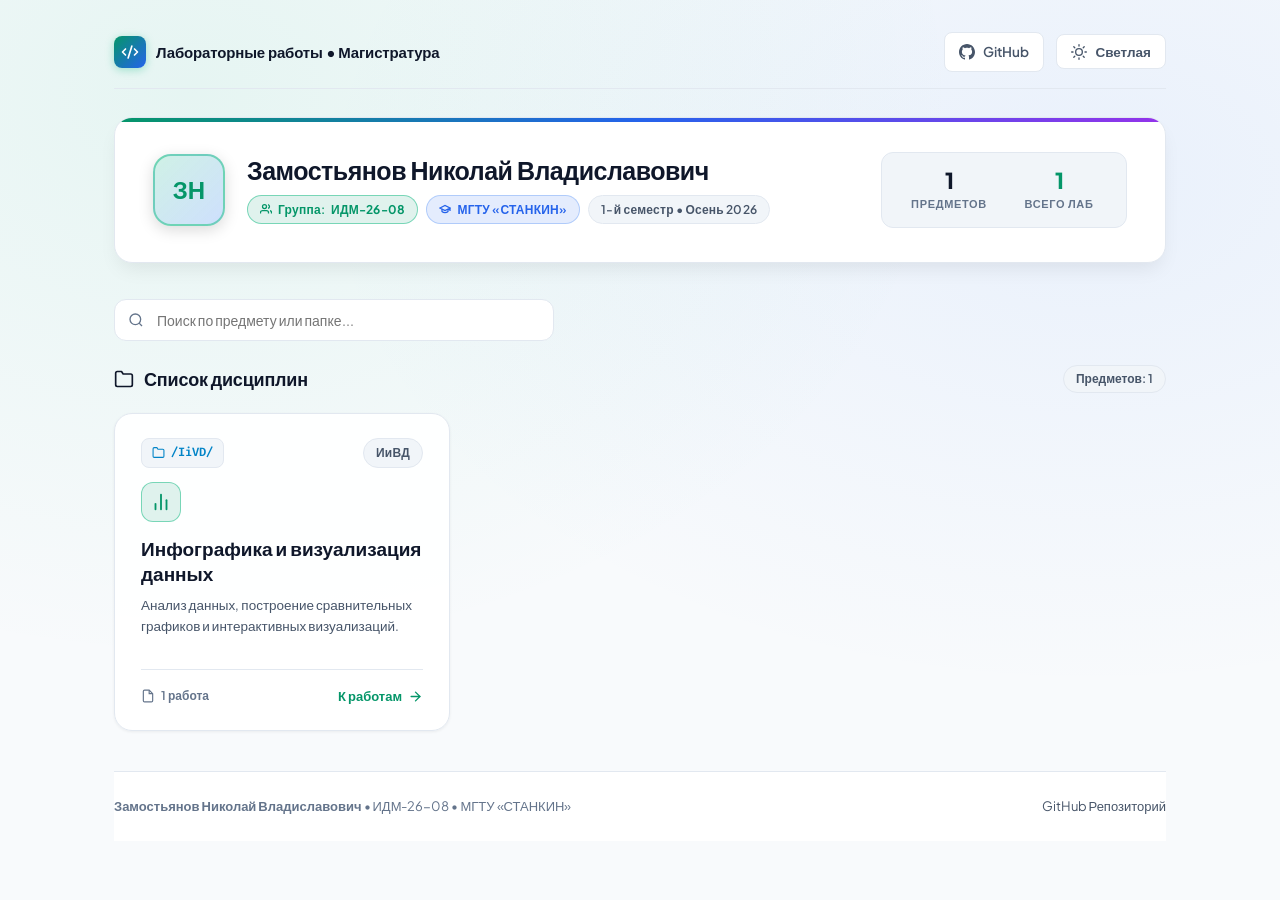
==== index.html @ 14497dc7 "feat: add main landing page for subjects navigation" ====
<!DOCTYPE html>
<html lang="ru" data-theme="dark">
<head>
  <meta charset="UTF-8">
  <meta name="viewport" content="width=device-width, initial-scale=1.0">
  <title>Лабораторные работы | Замостьянов Николай (ИДМ-26-08)</title>
  <meta name="description" content="Портал лабораторных работ магистратуры МГТУ «СТАНКИН». Студент: Замостьянов Николай Владиславович, группа ИДМ-26-08.">

  <!-- Google Fonts -->
  <link rel="preconnect" href="https://fonts.googleapis.com">
  <link rel="preconnect" href="https://fonts.gstatic.com" crossorigin>
  <link href="https://fonts.googleapis.com/css2?family=Fira+Code:wght@400;500;600&family=Plus+Jakarta+Sans:wght@400;500;600;700;800&display=swap" rel="stylesheet">

  <style>
    :root {
      /* Dark Theme */
      --bg-body: #0b0f17;
      --bg-surface: #121824;
      --bg-surface-elevated: #1a2234;
      --bg-card: rgba(22, 30, 46, 0.75);
      --bg-card-hover: rgba(28, 39, 60, 0.95);
      --border-color: #26334a;
      --border-hover: #3b82f6;
      --border-accent: rgba(16, 185, 129, 0.4);

      --text-main: #f1f5f9;
      --text-secondary: #94a3b8;
      --text-muted: #64748b;
      --text-highlight: #38bdf8;

      --accent-emerald: #10b981;
      --accent-emerald-soft: rgba(16, 185, 129, 0.15);
      --accent-blue: #3b82f6;
      --accent-blue-soft: rgba(59, 130, 246, 0.15);
      --accent-purple: #a855f7;
      --accent-purple-soft: rgba(168, 85, 247, 0.15);

      --code-bg: #090d14;
      --shadow-sm: 0 2px 4px rgba(0, 0, 0, 0.3);
      --shadow-md: 0 10px 25px -5px rgba(0, 0, 0, 0.4);
      --shadow-lg: 0 20px 30px -10px rgba(0, 0, 0, 0.6);

      --radius-sm: 8px;
      --radius-md: 12px;
      --radius-lg: 18px;
      --radius-full: 9999px;
    }

    [data-theme="light"] {
      --bg-body: #f8fafc;
      --bg-surface: #ffffff;
      --bg-surface-elevated: #f1f5f9;
      --bg-card: rgba(255, 255, 255, 0.95);
      --bg-card-hover: #ffffff;
      --border-color: #e2e8f0;
      --border-hover: #2563eb;
      --border-accent: rgba(16, 185, 129, 0.5);

      --text-main: #0f172a;
      --text-secondary: #475569;
      --text-muted: #64748b;
      --text-highlight: #0284c7;

      --accent-emerald: #059669;
      --accent-emerald-soft: rgba(5, 150, 105, 0.12);
      --accent-blue: #2563eb;
      --accent-blue-soft: rgba(37, 99, 235, 0.12);
      --accent-purple: #9333ea;
      --accent-purple-soft: rgba(147, 51, 234, 0.12);

      --code-bg: #f1f5f9;
      --shadow-sm: 0 1px 3px rgba(0, 0, 0, 0.06);
      --shadow-md: 0 10px 20px -5px rgba(0, 0, 0, 0.08);
      --shadow-lg: 0 20px 25px -5px rgba(0, 0, 0, 0.1);
    }

    * {
      box-sizing: border-box;
      margin: 0;
      padding: 0;
    }

    body {
      font-family: 'Plus Jakarta Sans', -apple-system, BlinkMacSystemFont, "Segoe UI", Roboto, sans-serif;
      background-color: var(--bg-body);
      color: var(--text-main);
      line-height: 1.6;
      min-height: 100vh;
      display: flex;
      flex-direction: column;
      background-image: 
        radial-gradient(at 15% 10%, rgba(16, 185, 129, 0.08) 0px, transparent 50%),
        radial-gradient(at 85% 20%, rgba(59, 130, 246, 0.08) 0px, transparent 50%);
      background-attachment: fixed;
      transition: background-color 0.3s ease, color 0.3s ease;
    }

    .container {
      max-width: 1100px;
      margin: 0 auto;
      padding: 32px 24px;
      width: 100%;
    }

    /* Top Bar */
    .top-bar {
      display: flex;
      justify-content: space-between;
      align-items: center;
      margin-bottom: 28px;
      padding-bottom: 16px;
      border-bottom: 1px solid var(--border-color);
    }

    .brand-tag {
      display: inline-flex;
      align-items: center;
      gap: 10px;
      font-weight: 700;
      font-size: 15px;
      letter-spacing: -0.01em;
      color: var(--text-main);
      text-decoration: none;
    }

    .brand-icon {
      width: 32px;
      height: 32px;
      background: linear-gradient(135deg, var(--accent-emerald), var(--accent-blue));
      border-radius: var(--radius-sm);
      display: flex;
      align-items: center;
      justify-content: center;
      color: #ffffff;
      box-shadow: 0 2px 8px rgba(16, 185, 129, 0.35);
    }

    .nav-actions {
      display: flex;
      align-items: center;
      gap: 12px;
    }

    .theme-toggle, .btn-link {
      background: var(--bg-surface);
      border: 1px solid var(--border-color);
      color: var(--text-secondary);
      padding: 8px 14px;
      border-radius: var(--radius-sm);
      cursor: pointer;
      display: inline-flex;
      align-items: center;
      gap: 8px;
      font-size: 13.5px;
      font-weight: 600;
      font-family: inherit;
      transition: all 0.2s ease;
      text-decoration: none;
    }

    .theme-toggle:hover, .btn-link:hover {
      background: var(--bg-surface-elevated);
      color: var(--text-main);
      border-color: var(--border-hover);
    }

    /* Hero / Student Card */
    .hero-card {
      background: var(--bg-surface);
      border: 1px solid var(--border-color);
      border-radius: var(--radius-lg);
      padding: 34px 38px;
      margin-bottom: 36px;
      position: relative;
      overflow: hidden;
      box-shadow: var(--shadow-md);
      backdrop-filter: blur(10px);
    }

    .hero-card::before {
      content: '';
      position: absolute;
      top: 0;
      left: 0;
      right: 0;
      height: 4px;
      background: linear-gradient(90deg, var(--accent-emerald), var(--accent-blue), var(--accent-purple));
    }

    .hero-layout {
      display: flex;
      justify-content: space-between;
      align-items: center;
      gap: 28px;
      flex-wrap: wrap;
    }

    .hero-profile {
      display: flex;
      align-items: center;
      gap: 22px;
    }

    .avatar {
      width: 72px;
      height: 72px;
      border-radius: 18px;
      background: linear-gradient(135deg, rgba(16, 185, 129, 0.2), rgba(59, 130, 246, 0.25));
      border: 2px solid var(--border-accent);
      display: flex;
      align-items: center;
      justify-content: center;
      font-size: 24px;
      font-weight: 800;
      color: var(--accent-emerald);
      flex-shrink: 0;
      box-shadow: 0 4px 15px rgba(0, 0, 0, 0.15);
    }

    .profile-info h1 {
      font-size: 25px;
      font-weight: 800;
      letter-spacing: -0.02em;
      color: var(--text-main);
      margin-bottom: 6px;
      line-height: 1.25;
    }

    .profile-badges {
      display: flex;
      flex-wrap: wrap;
      gap: 8px;
      align-items: center;
      margin-top: 8px;
    }

    .badge {
      display: inline-flex;
      align-items: center;
      gap: 6px;
      padding: 4px 12px;
      border-radius: var(--radius-full);
      font-size: 12px;
      font-weight: 600;
      letter-spacing: 0.02em;
    }

    .badge-primary {
      background: var(--accent-emerald-soft);
      color: var(--accent-emerald);
      border: 1px solid var(--border-accent);
    }

    .badge-secondary {
      background: var(--accent-blue-soft);
      color: var(--accent-blue);
      border: 1px solid rgba(59, 130, 246, 0.3);
    }

    .badge-dark {
      background: var(--bg-surface-elevated);
      color: var(--text-secondary);
      border: 1px solid var(--border-color);
    }

    .hero-stats {
      display: flex;
      gap: 20px;
      background: var(--bg-surface-elevated);
      padding: 14px 22px;
      border-radius: var(--radius-md);
      border: 1px solid var(--border-color);
    }

    .stat-item {
      text-align: center;
      min-width: 90px;
    }

    .stat-value {
      font-size: 22px;
      font-weight: 800;
      color: var(--text-main);
      line-height: 1.2;
    }

    .stat-label {
      font-size: 11px;
      font-weight: 600;
      color: var(--text-muted);
      text-transform: uppercase;
      letter-spacing: 0.06em;
      margin-top: 2px;
    }

    /* Controls Bar */
    .controls-bar {
      display: flex;
      justify-content: space-between;
      align-items: center;
      gap: 16px;
      margin-bottom: 24px;
      flex-wrap: wrap;
    }

    .search-box {
      position: relative;
      flex: 1;
      max-width: 440px;
      min-width: 260px;
    }

    .search-box input {
      width: 100%;
      background: var(--bg-surface);
      border: 1px solid var(--border-color);
      border-radius: var(--radius-md);
      padding: 11px 16px 11px 42px;
      color: var(--text-main);
      font-size: 14px;
      font-family: inherit;
      outline: none;
      transition: all 0.2s ease;
    }

    .search-box input:focus {
      border-color: var(--accent-blue);
      box-shadow: 0 0 0 3px var(--accent-blue-soft);
    }

    .search-icon {
      position: absolute;
      left: 14px;
      top: 50%;
      transform: translateY(-50%);
      color: var(--text-muted);
      pointer-events: none;
    }

    /* Section Header */
    .section-header {
      display: flex;
      justify-content: space-between;
      align-items: center;
      margin-bottom: 20px;
    }

    .section-title {
      font-size: 18px;
      font-weight: 700;
      display: flex;
      align-items: center;
      gap: 10px;
      color: var(--text-main);
      letter-spacing: -0.01em;
    }

    .section-counter {
      background: var(--bg-surface-elevated);
      border: 1px solid var(--border-color);
      color: var(--text-secondary);
      font-size: 12px;
      padding: 3px 12px;
      border-radius: var(--radius-full);
      font-weight: 600;
    }

    /* Subjects Grid */
    .subjects-grid {
      display: grid;
      grid-template-columns: repeat(auto-fill, minmax(320px, 1fr));
      gap: 22px;
      margin-bottom: 40px;
    }

    .subject-card {
      background: var(--bg-card);
      border: 1px solid var(--border-color);
      border-radius: var(--radius-lg);
      padding: 24px 26px;
      box-shadow: var(--shadow-sm);
      transition: all 0.25s ease;
      display: flex;
      flex-direction: column;
      justify-content: space-between;
      position: relative;
      text-decoration: none;
      color: inherit;
      cursor: pointer;
    }

    .subject-card:hover {
      border-color: var(--accent-emerald);
      box-shadow: var(--shadow-md);
      transform: translateY(-3px);
      background: var(--bg-card-hover);
    }

    .card-top {
      margin-bottom: 20px;
    }

    .subject-meta {
      display: flex;
      align-items: center;
      justify-content: space-between;
      gap: 10px;
      margin-bottom: 14px;
    }

    .folder-tag {
      font-family: 'Fira Code', monospace;
      font-size: 12px;
      background: var(--code-bg);
      border: 1px solid var(--border-color);
      color: var(--text-highlight);
      padding: 4px 10px;
      border-radius: var(--radius-sm);
      font-weight: 600;
      display: inline-flex;
      align-items: center;
      gap: 6px;
    }

    .subject-icon-box {
      width: 40px;
      height: 40px;
      border-radius: var(--radius-md);
      background: var(--accent-emerald-soft);
      border: 1px solid var(--border-accent);
      color: var(--accent-emerald);
      display: flex;
      align-items: center;
      justify-content: center;
      margin-bottom: 14px;
    }

    .subject-title {
      font-size: 19px;
      font-weight: 700;
      color: var(--text-main);
      line-height: 1.35;
      margin-bottom: 8px;
    }

    .subject-desc {
      font-size: 13.5px;
      color: var(--text-secondary);
      line-height: 1.55;
    }

    .card-footer {
      display: flex;
      justify-content: space-between;
      align-items: center;
      padding-top: 16px;
      border-top: 1px solid var(--border-color);
      margin-top: 12px;
    }

    .labs-count-badge {
      font-size: 12px;
      font-weight: 600;
      color: var(--text-muted);
      display: flex;
      align-items: center;
      gap: 6px;
    }

    .btn-enter {
      display: inline-flex;
      align-items: center;
      gap: 6px;
      font-size: 13px;
      font-weight: 700;
      color: var(--accent-emerald);
      transition: transform 0.2s ease;
    }

    .subject-card:hover .btn-enter {
      transform: translateX(4px);
    }

    /* Empty state */
    .empty-state {
      text-align: center;
      padding: 48px 24px;
      background: var(--bg-surface);
      border: 1px dashed var(--border-color);
      border-radius: var(--radius-lg);
      display: none;
    }

    .empty-state h4 {
      font-size: 16px;
      font-weight: 600;
      color: var(--text-main);
      margin-bottom: 6px;
    }

    .empty-state p {
      font-size: 13.5px;
      color: var(--text-muted);
    }

    /* Footer */
    footer {
      margin-top: auto;
      border-top: 1px solid var(--border-color);
      background: var(--bg-surface);
      padding: 24px 0;
      font-size: 13px;
      color: var(--text-muted);
    }

    .footer-content {
      display: flex;
      justify-content: space-between;
      align-items: center;
      flex-wrap: wrap;
      gap: 12px;
    }

    .footer-links a {
      color: var(--text-secondary);
      text-decoration: none;
      transition: color 0.2s;
    }

    .footer-links a:hover {
      color: var(--accent-emerald);
    }

    @media (max-width: 768px) {
      .hero-card {
        padding: 24px;
      }
      .hero-stats {
        width: 100%;
        justify-content: space-around;
      }
      .subjects-grid {
        grid-template-columns: 1fr;
      }
    }
  </style>
</head>
<body>

<div class="container">

  <!-- Навигационная панель -->
  <header class="top-bar">
    <a href="index.html" class="brand-tag">
      <div class="brand-icon">
        <svg width="18" height="18" viewBox="0 0 24 24" fill="none" stroke="currentColor" stroke-width="2.2" stroke-linecap="round" stroke-linejoin="round">
          <path d="m18 16 4-4-4-4"/>
          <path d="m6 8-4 4 4 4"/>
          <path d="m14.5 4-5 16"/>
        </svg>
      </div>
      <span>Лабораторные работы • Магистратура</span>
    </a>

    <div class="nav-actions">
      <a href="https://github.com/KHaZzTuKBa/labs-mag-sem-1" target="_blank" rel="noopener noreferrer" class="btn-link" title="Открыть репозиторий на GitHub">
        <svg width="16" height="16" viewBox="0 0 24 24" fill="currentColor">
          <path d="M12 0c-6.626 0-12 5.373-12 12 0 5.302 3.438 9.8 8.207 11.387.599.111.793-.261.793-.577v-2.234c-3.338.726-4.033-1.416-4.033-1.416-.546-1.387-1.333-1.756-1.333-1.756-1.089-.745.083-.729.083-.729 1.205.084 1.839 1.237 1.839 1.237 1.07 1.834 2.807 1.304 3.492.997.107-.775.418-1.305.762-1.604-2.665-.305-5.467-1.334-5.467-5.931 0-1.311.469-2.381 1.236-3.221-.124-.303-.535-1.524.117-3.176 0 0 1.008-.322 3.301 1.23.957-.266 1.983-.399 3.003-.404 1.02.005 2.047.138 3.006.404 2.291-1.552 3.297-1.23 3.297-1.23.653 1.653.242 2.874.118 3.176.77.84 1.235 1.911 1.235 3.221 0 4.609-2.807 5.624-5.479 5.921.43.372.823 1.102.823 2.222v3.293c0 .319.192.694.801.576 4.765-1.589 8.199-6.086 8.199-11.386 0-6.627-5.373-12-12-12z"/>
        </svg>
        GitHub
      </a>

      <button id="themeToggle" class="theme-toggle" type="button" aria-label="Переключить тему оформления">
        <svg id="themeIcon" width="16" height="16" viewBox="0 0 24 24" fill="none" stroke="currentColor" stroke-width="2" stroke-linecap="round" stroke-linejoin="round">
          <circle cx="12" cy="12" r="5"/>
          <line x1="12" y1="1" x2="12" y2="3"/>
          <line x1="12" y1="21" x2="12" y2="23"/>
          <line x1="4.22" y1="4.22" x2="5.64" y2="5.64"/>
          <line x1="18.36" y1="18.36" x2="19.78" y2="19.78"/>
          <line x1="1" y1="12" x2="3" y2="12"/>
          <line x1="21" y1="12" x2="23" y2="12"/>
          <line x1="4.22" y1="19.78" x2="5.64" y2="18.36"/>
          <line x1="18.36" y1="5.64" x2="19.78" y2="4.22"/>
        </svg>
        <span id="themeLabel">Тема</span>
      </button>
    </div>
  </header>

  <!-- Карточка студента -->
  <section class="hero-card">
    <div class="hero-layout">
      <div class="hero-profile">
        <div class="avatar" title="Замостьянов Николай">ЗН</div>
        <div class="profile-info">
          <h1>Замостьянов Николай Владиславович</h1>
          <div class="profile-badges">
            <span class="badge badge-primary">
              <svg width="12" height="12" viewBox="0 0 24 24" fill="none" stroke="currentColor" stroke-width="2.5">
                <path d="M17 21v-2a4 4 0 0 0-4-4H5a4 4 0 0 0-4 4v2"/>
                <circle cx="9" cy="7" r="4"/>
                <path d="M23 21v-2a4 4 0 0 0-3-3.87"/>
                <path d="M16 3.13a4 4 0 0 1 0 7.75"/>
              </svg>
              Группа: <strong>ИДМ-26-08</strong>
            </span>
            <span class="badge badge-secondary">
              <svg width="12" height="12" viewBox="0 0 24 24" fill="none" stroke="currentColor" stroke-width="2.5">
                <path d="M22 10v6M2 10l10-5 10 5-10 5z"/>
                <path d="M6 12v5c3 3 9 3 12 0v-5"/>
              </svg>
              МГТУ «СТАНКИН»
            </span>
            <span class="badge badge-dark">
              1-й семестр • Осень 2026
            </span>
          </div>
        </div>
      </div>

      <div class="hero-stats">
        <div class="stat-item">
          <div class="stat-value" id="statSubjects">1</div>
          <div class="stat-label">Предметов</div>
        </div>
        <div class="stat-item">
          <div class="stat-value" style="color: var(--accent-emerald);" id="statTotalLabs">1</div>
          <div class="stat-label">Всего лаб</div>
        </div>
      </div>
    </div>
  </section>

  <!-- Панель поиска -->
  <section class="controls-bar">
    <div class="search-box">
      <svg class="search-icon" width="16" height="16" viewBox="0 0 24 24" fill="none" stroke="currentColor" stroke-width="2">
        <circle cx="11" cy="11" r="8"/>
        <line x1="21" y1="21" x2="16.65" y2="16.65"/>
      </svg>
      <input type="text" id="searchInput" placeholder="Поиск по предмету или папке..." autocomplete="off">
    </div>
  </section>

  <!-- Список предметов -->
  <main>
    <div class="section-header">
      <h2 class="section-title">
        <svg width="20" height="20" viewBox="0 0 24 24" fill="none" stroke="currentColor" stroke-width="2" stroke-linecap="round" stroke-linejoin="round">
          <path d="M22 19a2 2 0 0 1-2 2H4a2 2 0 0 1-2-2V5a2 2 0 0 1 2-2h5l2 3h9a2 2 0 0 1 2 2z"/>
        </svg>
        Список дисциплин
      </h2>
      <span class="section-counter" id="cardsCounter">Предметов: 1</span>
    </div>

    <div class="subjects-grid" id="subjectsContainer">
      <!-- Генерируется динамически через JS -->
    </div>

    <div class="empty-state" id="emptyState">
      <h4>Предмет не найден</h4>
      <p>Попробуйте изменить поисковый запрос.</p>
    </div>
  </main>

  <!-- Подвал сайта -->
  <footer>
    <div class="container footer-content" style="padding: 0;">
      <div>
        <strong>Замостьянов Николай Владиславович</strong> • ИДМ-26-08 • МГТУ «СТАНКИН»
      </div>
      <div class="footer-links">
        <a href="https://github.com/KHaZzTuKBa/labs-mag-sem-1" target="_blank" rel="noopener noreferrer">GitHub Репозиторий</a>
      </div>
    </div>
  </footer>

</div>

<script>
  /**
   * =======================================================================
   * ИНСТРУКЦИЯ ДЛЯ AI-АГЕНТА И РАЗРАБОТЧИКА:
   * Чтобы добавить новую дисциплину (предмет):
   * 1. Создайте в корне репозитория папку с кодом предмета (например, `BD/` или `WEB/`).
   * 2. Скопируйте шаблон `index.html` из папки `IiVD/` в новую папку предмета и настройте список лаб.
   * 3. Добавьте запись о предмете в массив SUBJECTS_DATA ниже.
   * =======================================================================
   */
  const SUBJECTS_DATA = [
    {
      id: "IiVD",
      folder: "IiVD",
      name: "Инфографика и визуализация данных",
      code: "ИиВД",
      description: "Анализ данных, построение сравнительных графиков и интерактивных визуализаций.",
      icon: "chart",
      link: "IiVD/index.html",
      labsCount: 1
    }
    /*
    Пример для добавления следующего предмета:
    ,
    {
      id: "BD",
      folder: "BD",
      name: "Базы данных",
      code: "БД",
      description: "Проектирование реляционных баз данных и оптимизация запросов.",
      icon: "database",
      link: "BD/index.html",
      labsCount: 0
    }
    */
  ];

  // Иконка предмета
  function getSubjectIcon(type) {
    if (type === "chart") {
      return `<svg width="22" height="22" viewBox="0 0 24 24" fill="none" stroke="currentColor" stroke-width="2" stroke-linecap="round" stroke-linejoin="round">
        <line x1="18" y1="20" x2="18" y2="10"/>
        <line x1="12" y1="20" x2="12" y2="4"/>
        <line x1="6" y1="20" x2="6" y2="14"/>
      </svg>`;
    }
    return `<svg width="22" height="22" viewBox="0 0 24 24" fill="none" stroke="currentColor" stroke-width="2" stroke-linecap="round" stroke-linejoin="round">
      <path d="M22 19a2 2 0 0 1-2 2H4a2 2 0 0 1-2-2V5a2 2 0 0 1 2-2h5l2 3h9a2 2 0 0 1 2 2z"/>
    </svg>`;
  }

  // Склонение существительных
  function getNoun(number, one, two, five) {
    let n = Math.abs(number);
    n %= 100;
    if (n >= 5 && n <= 20) return five;
    n %= 10;
    if (n === 1) return one;
    if (n >= 2 && n <= 4) return two;
    return five;
  }

  // Обновление счетчиков
  function updateStats() {
    const totalSubjects = SUBJECTS_DATA.length;
    let totalLabs = 0;
    SUBJECTS_DATA.forEach(sub => totalLabs += (sub.labsCount || 0));

    document.getElementById("statSubjects").textContent = totalSubjects;
    document.getElementById("statTotalLabs").textContent = totalLabs;
  }

  // Отрисовка карточек предметов
  function renderSubjects(query = "") {
    const container = document.getElementById("subjectsContainer");
    const emptyState = document.getElementById("emptyState");
    const counter = document.getElementById("cardsCounter");
    const normalizedQuery = query.trim().toLowerCase();

    container.innerHTML = "";

    const filtered = SUBJECTS_DATA.filter(sub => {
      if (!normalizedQuery) return true;
      return sub.name.toLowerCase().includes(normalizedQuery) ||
             sub.folder.toLowerCase().includes(normalizedQuery) ||
             (sub.code && sub.code.toLowerCase().includes(normalizedQuery)) ||
             sub.description.toLowerCase().includes(normalizedQuery);
    });

    counter.textContent = `Предметов: ${filtered.length}`;

    if (filtered.length === 0) {
      emptyState.style.display = "block";
      return;
    } else {
      emptyState.style.display = "none";
    }

    filtered.forEach(sub => {
      const card = document.createElement("a");
      card.href = sub.link;
      card.className = "subject-card";
      card.title = `Открыть предмет «${sub.name}»`;

      const labsWord = getNoun(sub.labsCount, 'работа', 'работы', 'работ');

      card.innerHTML = `
        <div class="card-top">
          <div class="subject-meta">
            <span class="folder-tag">
              <svg width="13" height="13" viewBox="0 0 24 24" fill="none" stroke="currentColor" stroke-width="2">
                <path d="M22 19a2 2 0 0 1-2 2H4a2 2 0 0 1-2-2V5a2 2 0 0 1 2-2h5l2 3h9a2 2 0 0 1 2 2z"/>
              </svg>
              /${sub.folder}/
            </span>
            <span class="badge badge-dark">${sub.code || ''}</span>
          </div>

          <div class="subject-icon-box">
            ${getSubjectIcon(sub.icon)}
          </div>

          <h3 class="subject-title">${sub.name}</h3>
          <p class="subject-desc">${sub.description}</p>
        </div>

        <div class="card-footer">
          <span class="labs-count-badge">
            <svg width="14" height="14" viewBox="0 0 24 24" fill="none" stroke="currentColor" stroke-width="2">
              <path d="M14 2H6a2 2 0 0 0-2 2v16a2 2 0 0 0 2 2h12a2 2 0 0 0 2-2V8z"/>
              <polyline points="14 2 14 8 20 8"/>
            </svg>
            ${sub.labsCount} ${labsWord}
          </span>
          <span class="btn-enter">
            К работам
            <svg width="15" height="15" viewBox="0 0 24 24" fill="none" stroke="currentColor" stroke-width="2.2" stroke-linecap="round" stroke-linejoin="round">
              <path d="M5 12h14"/>
              <path d="m12 5 7 7-7 7"/>
            </svg>
          </span>
        </div>
      `;

      container.appendChild(card);
    });
  }

  // Управление темой
  const themeToggle = document.getElementById("themeToggle");
  const themeLabel = document.getElementById("themeLabel");

  function setTheme(theme) {
    document.documentElement.setAttribute("data-theme", theme);
    localStorage.setItem("labs_theme", theme);
    themeLabel.textContent = theme === "dark" ? "Темная" : "Светлая";
  }

  const savedTheme = localStorage.getItem("labs_theme") || 
    (window.matchMedia && window.matchMedia("(prefers-color-scheme: light)").matches ? "light" : "dark");
  setTheme(savedTheme);

  themeToggle.addEventListener("click", () => {
    const current = document.documentElement.getAttribute("data-theme");
    setTheme(current === "dark" ? "light" : "dark");
  });

  // Поиск
  const searchInput = document.getElementById("searchInput");
  searchInput.addEventListener("input", (e) => {
    renderSubjects(e.target.value);
  });

  // Инициализация
  updateStats();
  renderSubjects();
</script>

</body>
</html>
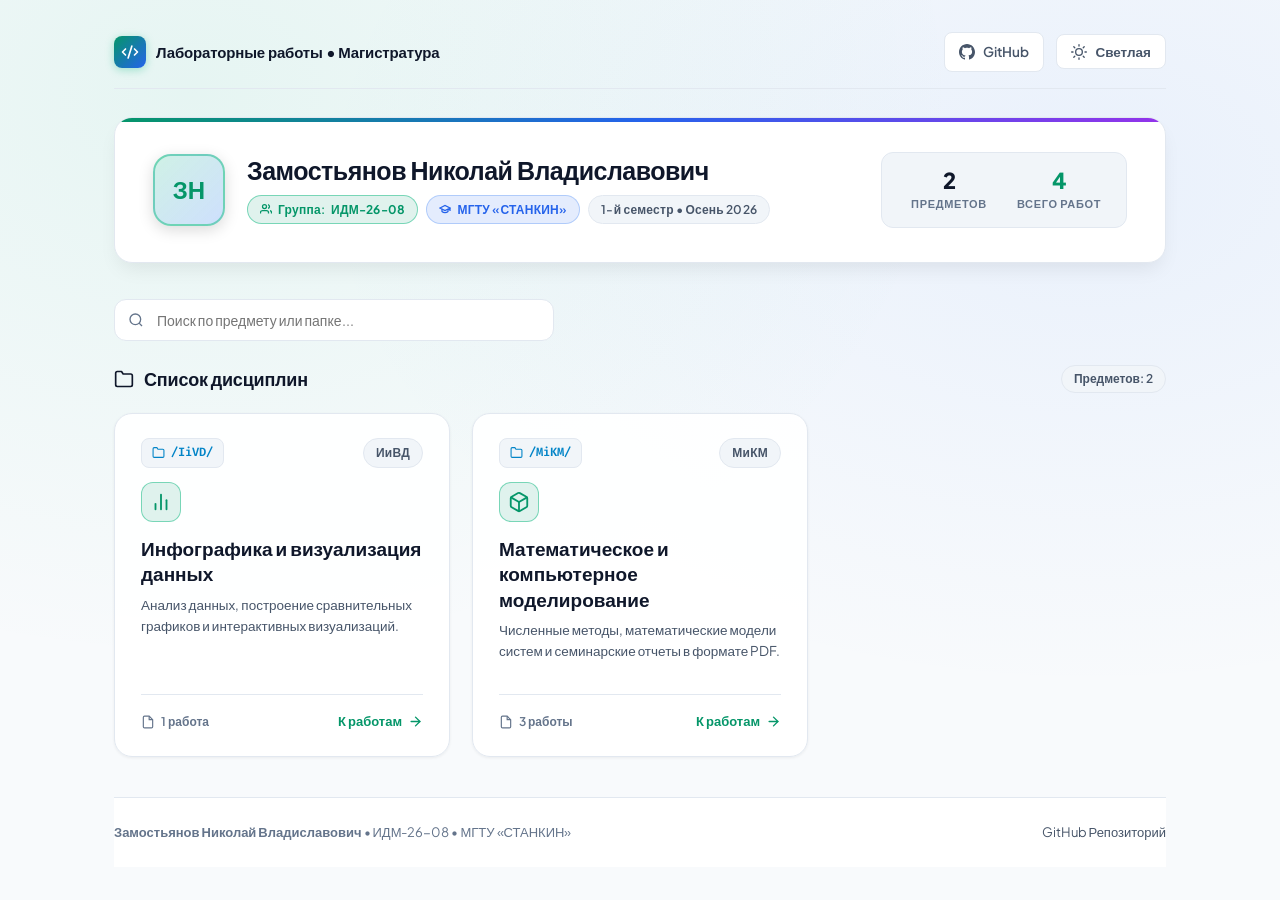
==== commit 3640d069: "feat: add mikm discipline to main navigation and update docs" ====
--- a/index.html
+++ b/index.html
@@ -625,7 +625,7 @@
         </div>
         <div class="stat-item">
           <div class="stat-value" style="color: var(--accent-emerald);" id="statTotalLabs">1</div>
-          <div class="stat-label">Всего лаб</div>
+          <div class="stat-label">Всего работ</div>
         </div>
       </div>
     </div>
@@ -698,6 +698,16 @@
       icon: "chart",
       link: "IiVD/index.html",
       labsCount: 1
+    },
+    {
+      id: "MiKM",
+      folder: "MiKM",
+      name: "Математическое и компьютерное моделирование",
+      code: "МиКМ",
+      description: "Численные методы, математические модели систем и семинарские отчеты в формате PDF.",
+      icon: "cube",
+      link: "MiKM/index.html",
+      labsCount: 3
     }
     /*
     Пример для добавления следующего предмета:
@@ -722,6 +732,13 @@
         <line x1="18" y1="20" x2="18" y2="10"/>
         <line x1="12" y1="20" x2="12" y2="4"/>
         <line x1="6" y1="20" x2="6" y2="14"/>
+      </svg>`;
+    }
+    if (type === "cube" || type === "model") {
+      return `<svg width="22" height="22" viewBox="0 0 24 24" fill="none" stroke="currentColor" stroke-width="2" stroke-linecap="round" stroke-linejoin="round">
+        <path d="M21 16V8a2 2 0 0 0-1-1.73l-7-4a2 2 0 0 0-2 0l-7 4A2 2 0 0 0 3 8v8a2 2 0 0 0 1 1.73l7 4a2 2 0 0 0 2 0l7-4A2 2 0 0 0 21 16z"/>
+        <polyline points="3.27 6.96 12 12.01 20.73 6.96"/>
+        <line x1="12" y1="22.08" x2="12" y2="12"/>
       </svg>`;
     }
     return `<svg width="22" height="22" viewBox="0 0 24 24" fill="none" stroke="currentColor" stroke-width="2" stroke-linecap="round" stroke-linejoin="round">
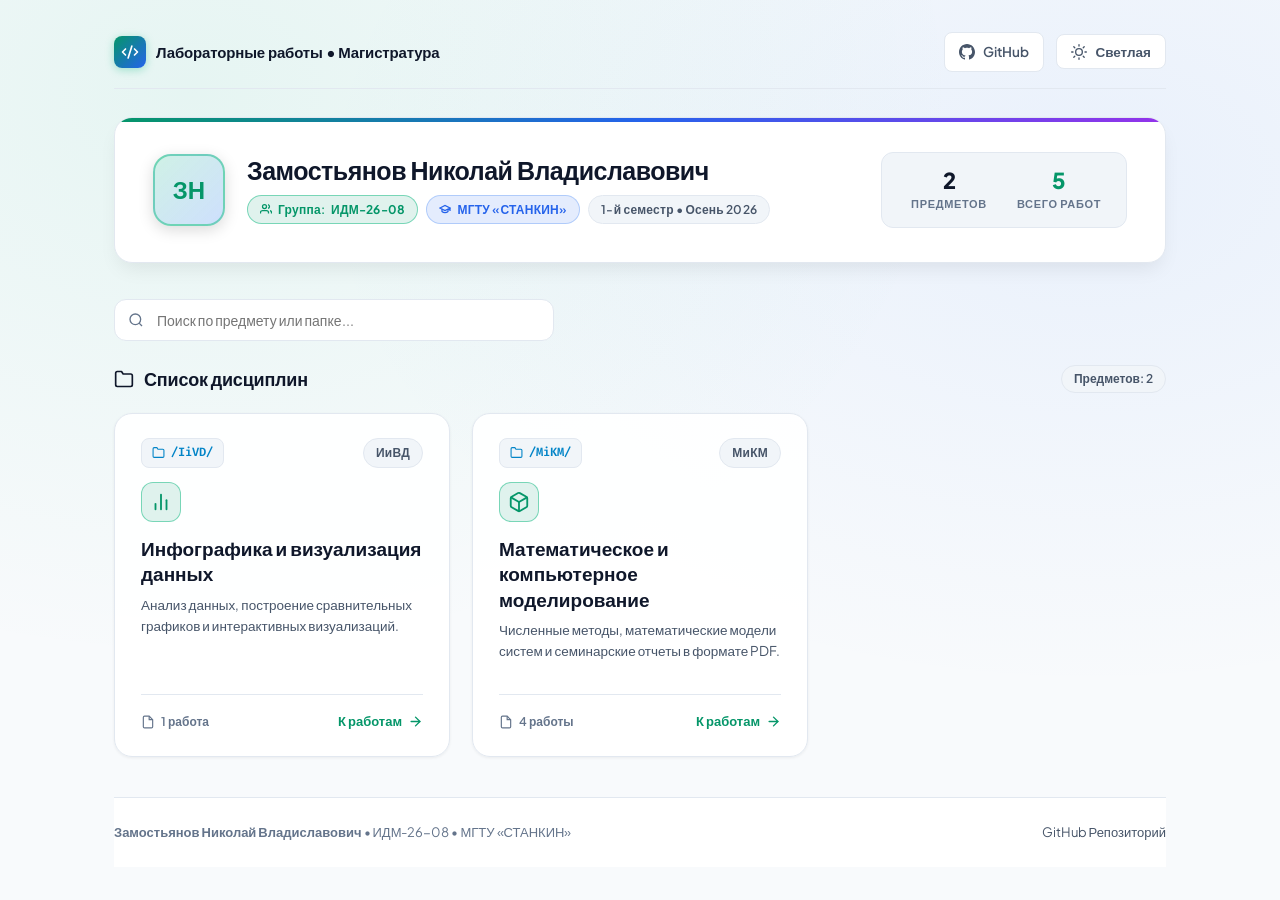
==== commit 40d393c4: "feat(mikm): add seminar 4 and update site pages" ====
--- a/index.html
+++ b/index.html
@@ -620,11 +620,11 @@
 
       <div class="hero-stats">
         <div class="stat-item">
-          <div class="stat-value" id="statSubjects">1</div>
+          <div class="stat-value" id="statSubjects">2</div>
           <div class="stat-label">Предметов</div>
         </div>
         <div class="stat-item">
-          <div class="stat-value" style="color: var(--accent-emerald);" id="statTotalLabs">1</div>
+          <div class="stat-value" style="color: var(--accent-emerald);" id="statTotalLabs">5</div>
           <div class="stat-label">Всего работ</div>
         </div>
       </div>
@@ -651,7 +651,7 @@
         </svg>
         Список дисциплин
       </h2>
-      <span class="section-counter" id="cardsCounter">Предметов: 1</span>
+      <span class="section-counter" id="cardsCounter">Предметов: 2</span>
     </div>
 
     <div class="subjects-grid" id="subjectsContainer">
@@ -707,7 +707,7 @@
       description: "Численные методы, математические модели систем и семинарские отчеты в формате PDF.",
       icon: "cube",
       link: "MiKM/index.html",
-      labsCount: 3
+      labsCount: 4
     }
     /*
     Пример для добавления следующего предмета:
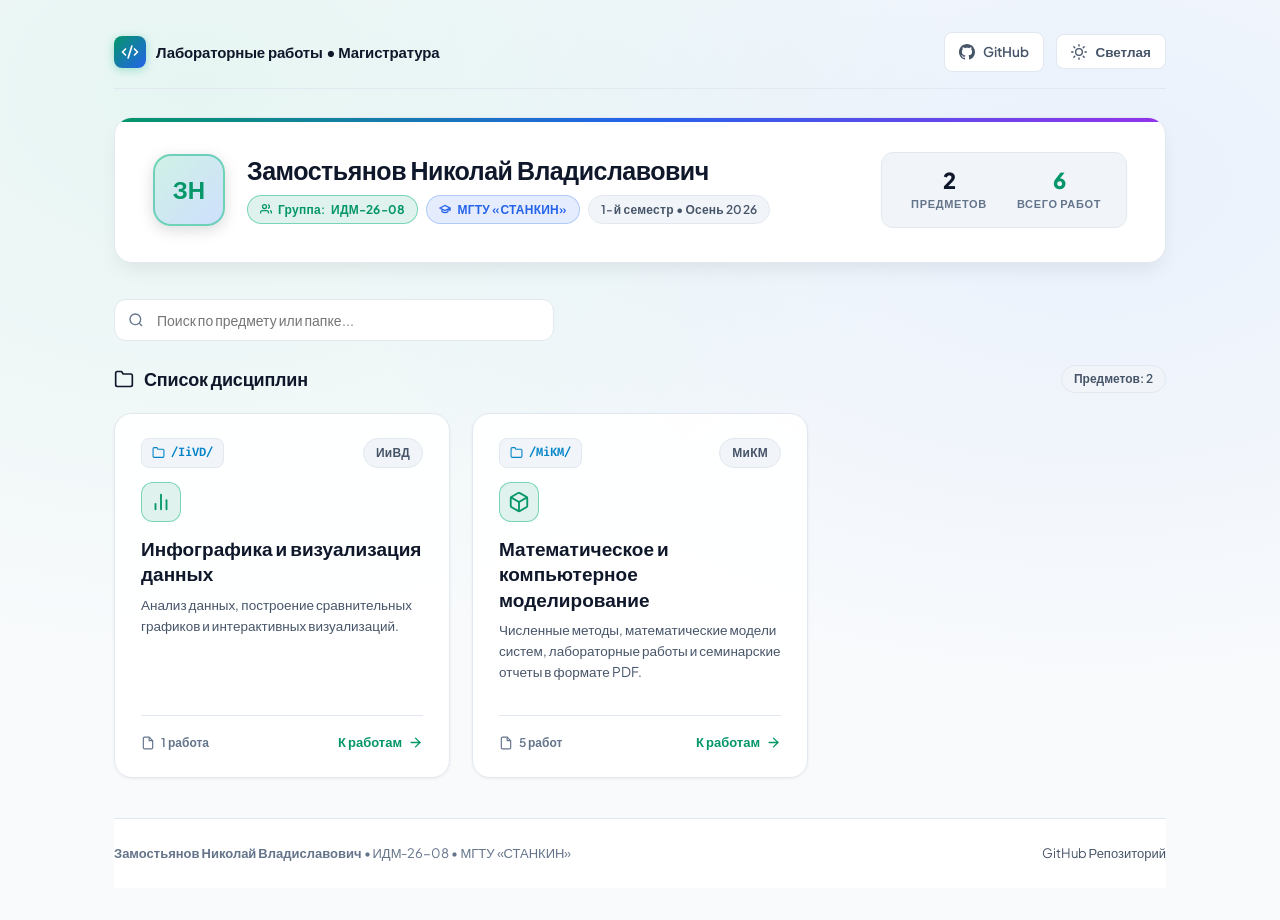
==== commit dbe9080f: "feat(mikm): add lab 1 and update site pages" ====
--- a/index.html
+++ b/index.html
@@ -624,7 +624,7 @@
           <div class="stat-label">Предметов</div>
         </div>
         <div class="stat-item">
-          <div class="stat-value" style="color: var(--accent-emerald);" id="statTotalLabs">5</div>
+          <div class="stat-value" style="color: var(--accent-emerald);" id="statTotalLabs">6</div>
           <div class="stat-label">Всего работ</div>
         </div>
       </div>
@@ -704,10 +704,10 @@
       folder: "MiKM",
       name: "Математическое и компьютерное моделирование",
       code: "МиКМ",
-      description: "Численные методы, математические модели систем и семинарские отчеты в формате PDF.",
+      description: "Численные методы, математические модели систем, лабораторные работы и семинарские отчеты в формате PDF.",
       icon: "cube",
       link: "MiKM/index.html",
-      labsCount: 4
+      labsCount: 5
     }
     /*
     Пример для добавления следующего предмета:
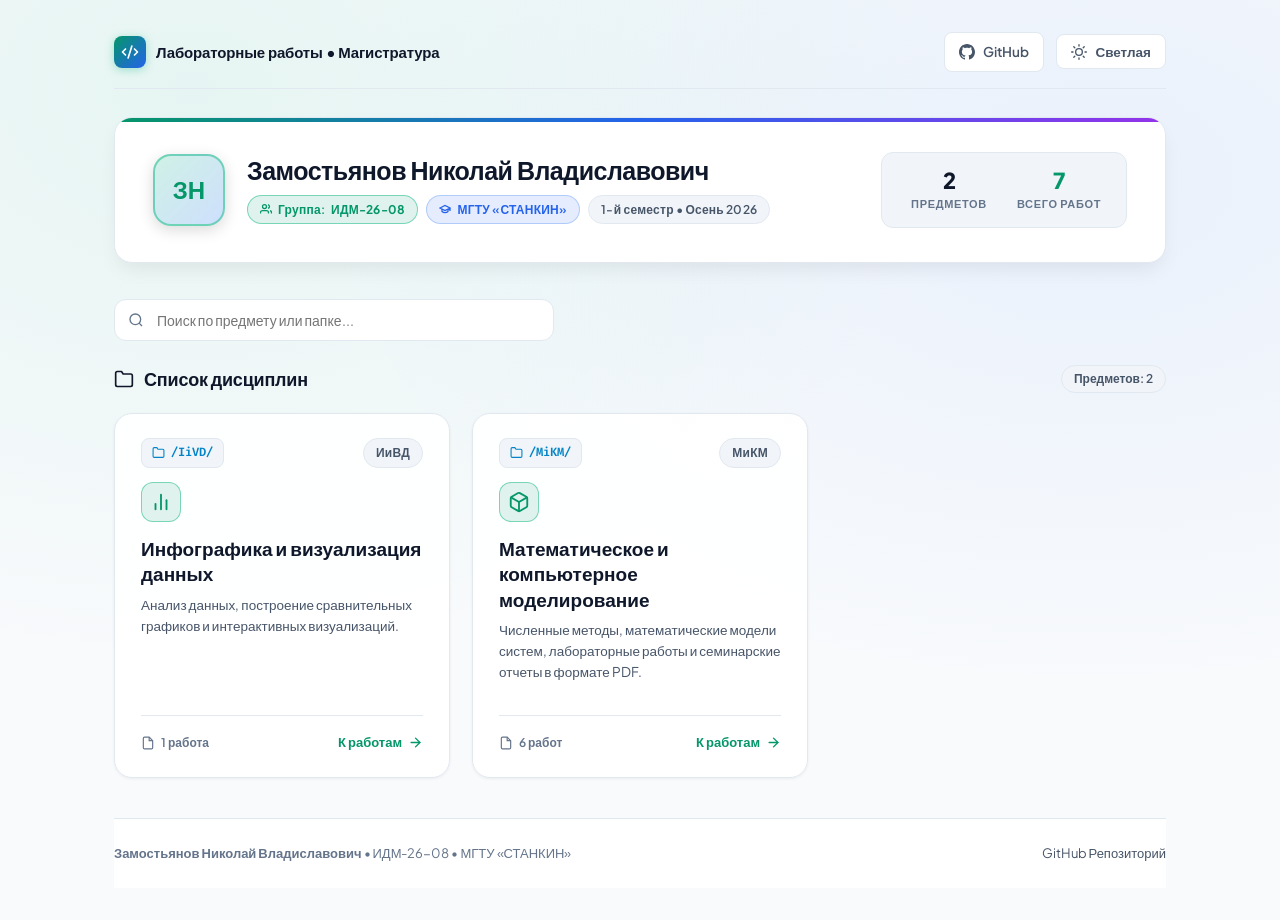
==== commit 3541c709: "ЛР 2 МиКМ" ====
--- a/index.html
+++ b/index.html
@@ -624,7 +624,7 @@
           <div class="stat-label">Предметов</div>
         </div>
         <div class="stat-item">
-          <div class="stat-value" style="color: var(--accent-emerald);" id="statTotalLabs">6</div>
+          <div class="stat-value" style="color: var(--accent-emerald);" id="statTotalLabs">7</div>
           <div class="stat-label">Всего работ</div>
         </div>
       </div>
@@ -707,7 +707,7 @@
       description: "Численные методы, математические модели систем, лабораторные работы и семинарские отчеты в формате PDF.",
       icon: "cube",
       link: "MiKM/index.html",
-      labsCount: 5
+      labsCount: 6
     }
     /*
     Пример для добавления следующего предмета:
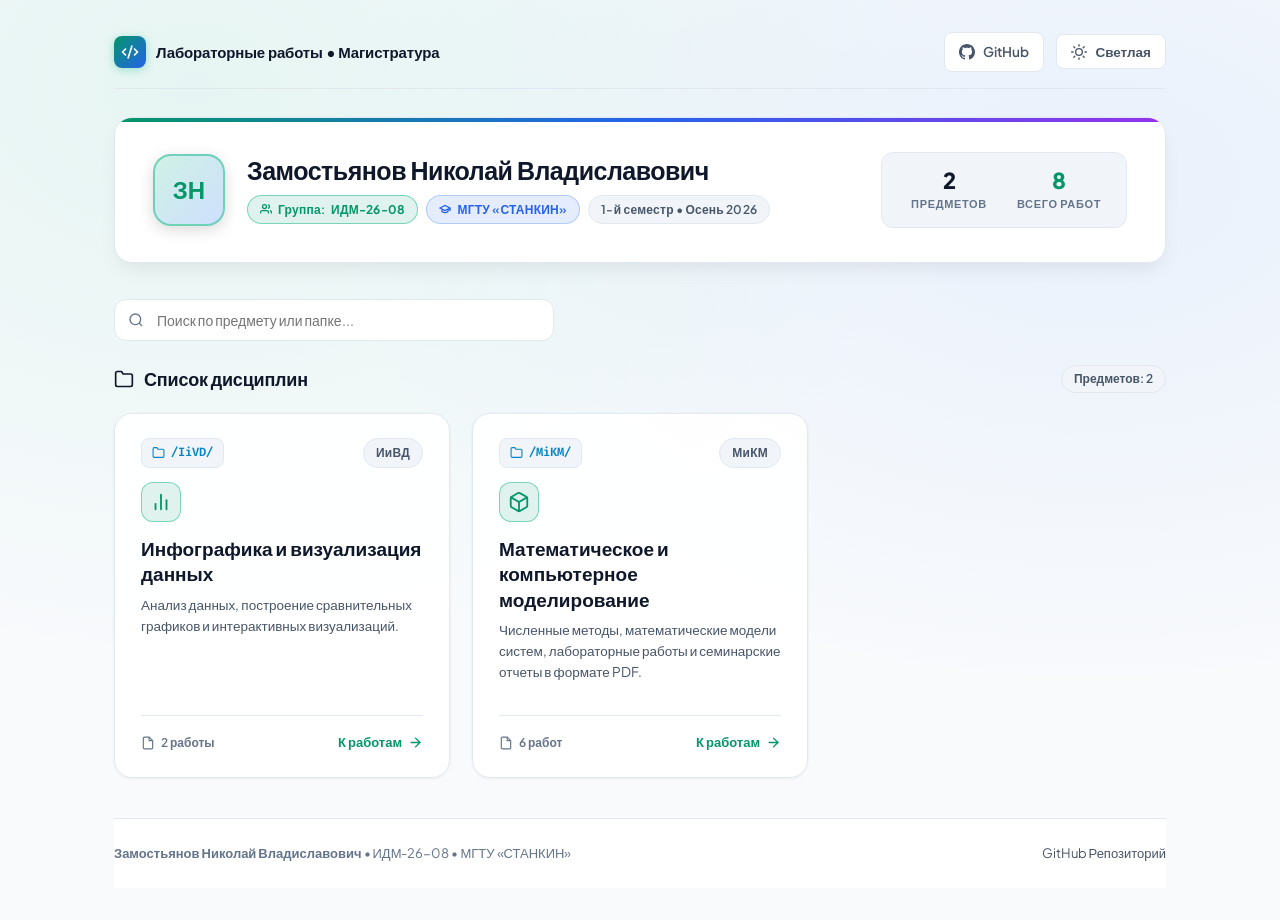
==== commit 90bbdcfd: "лр3 инфографика" ====
--- a/index.html
+++ b/index.html
@@ -624,7 +624,7 @@
           <div class="stat-label">Предметов</div>
         </div>
         <div class="stat-item">
-          <div class="stat-value" style="color: var(--accent-emerald);" id="statTotalLabs">7</div>
+          <div class="stat-value" style="color: var(--accent-emerald);" id="statTotalLabs">8</div>
           <div class="stat-label">Всего работ</div>
         </div>
       </div>
@@ -697,7 +697,7 @@
       description: "Анализ данных, построение сравнительных графиков и интерактивных визуализаций.",
       icon: "chart",
       link: "IiVD/index.html",
-      labsCount: 1
+      labsCount: 2
     },
     {
       id: "MiKM",
